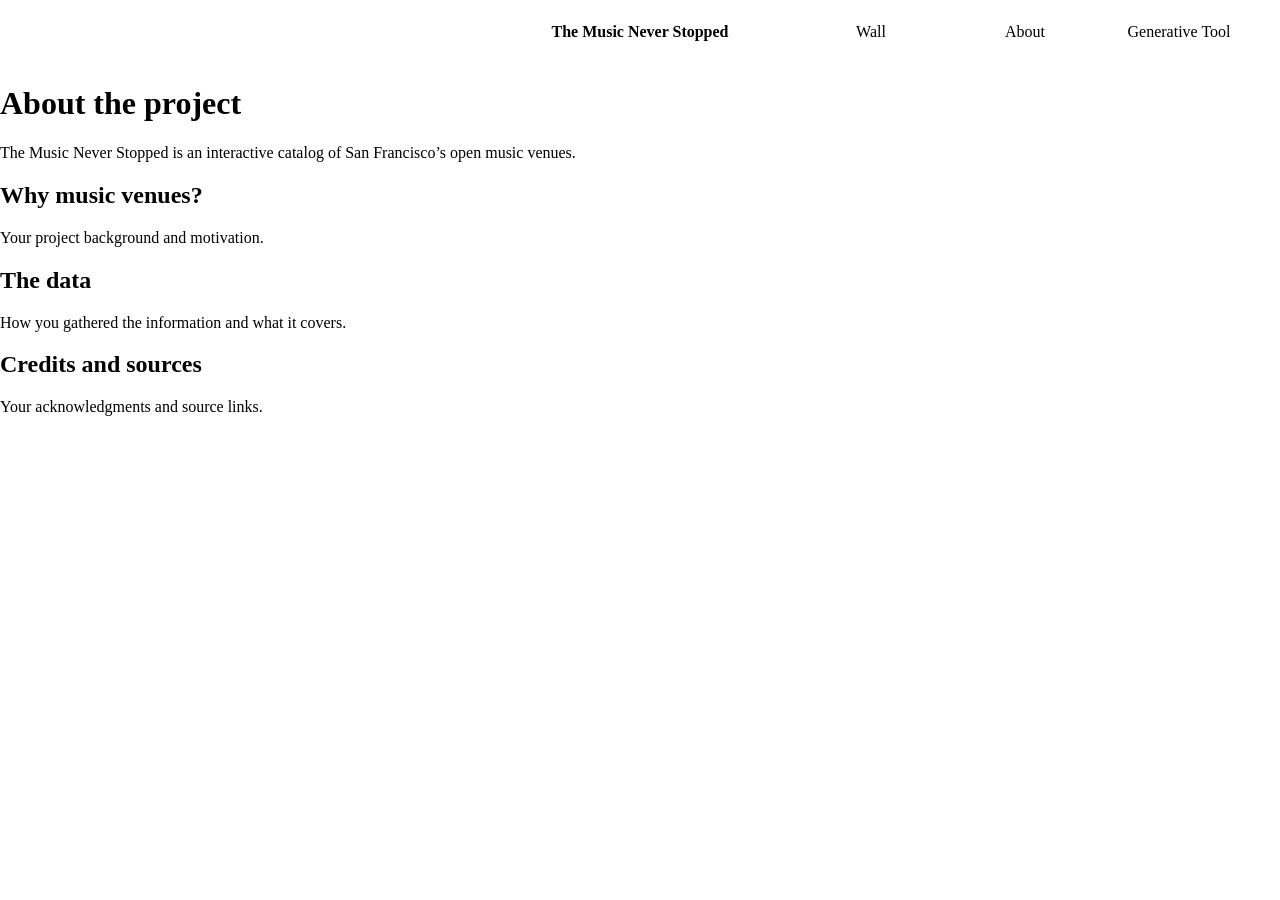
==== about.html @ a39ca29d "setting it up" ====
<!DOCTYPE html>
<!-- Studio project website!!! -->

<html lang="en">
<head>
    <meta charset="UTF-8" />
    <meta name="description" content="The Music Never Stopped website" />
    <meta name="robots" content="all" />
    <meta name="viewport" content="width=device-width, initial-scale=1.0" />
    <title>The Music Never Stopped</title>
    <link rel="icon" type="image/x-icon" href="images/Home/Favicon_Ellipse.webp" />
    <link rel="stylesheet" type="text/css" href="style.css" /> 
<!-- font link-->
<link rel="preconnect" href="https://fonts.googleapis.com">
<link rel="preconnect" href="https://fonts.gstatic.com" crossorigin>
<link href="https://fonts.googleapis.com/css2?family=Besley:wght@400;500;600;700;800;900&display=swap" rel="stylesheet">
<script>
  window.dataLayer = window.dataLayer || [];   
  function gtag(){dataLayer.push(arguments);}
  gtag('js', new Date());

  gtag('config', 'G-1TT8N3V7EK');
</script>
</head> 
<body>

  <header class="nav-bar">
    <a class="site-title" href="index.html">The Music Never Stopped</a>

    <nav class="top-links">
      <a href="index.html">Wall</a>
      <a href="about.html" aria-current="page">About</a>
      <a href="generative.html">Generative Tool</a>
    </nav>
  </header>

  <main class="about-page">
    <h1>About the project</h1>
    <p>
      The Music Never Stopped is an interactive catalog
      of San Francisco’s open music venues.
    </p>

    <h2>Why music venues?</h2>
    <p>Your project background and motivation.</p>

    <h2>The data</h2>
    <p>How you gathered the information and what it covers.</p>

    <h2>Credits and sources</h2>
    <p>Your acknowledgments and source links.</p>
  </main>
</body>
</html>
---- style.css ----
body {
  margin: 0;
}

/* full screen, white background */
.poster-wall {
  position: relative;
  width: 100%;
  min-height: 150vh; /* scroll verticall */ 
  scroll-margin-top: 64px;
}

.card-container {
  position: absolute;
  inset: 0;
  pointer-events: none;
}

/* each postcard absolutely positioned so they all move independently */
.venue-card {
  position: absolute;
  display: block;
  width: clamp(88px, 12vw, 120px);
  aspect-ratio: 2 / 3;
  background: gray;
  color: white;
  text-decoration: none;
  box-shadow: 0 5px 10px rgba(0,0,0,0.15);
  pointer-events: auto;
}

.venue-card img {
  display: block;
  width: 100%;
  height: 100%;
  object-fit: contain;
  background: #ccc;
}

.venue-card img[hidden],
.popup-image[hidden] {
  display: none;
}

.venue-card {
  /* keep your existing styles */
  padding: 0;
  border: 0;
  cursor: pointer;
  transition: transform 160ms ease, box-shadow 160ms ease;
}

.venue-card:hover,
.venue-card:focus-visible,
.venue-card.is-selected {
  z-index: 1;
  transform: scale(1.05);
  box-shadow: 0 8px 18px rgba(0, 0, 0, 0.3);
}

/* .venue-card:focus-visible,
.venue-card.is-selected {
  outline: 2px solid #222;
  outline-offset: 3px;
} */

/* side bar */ 
.nav-toggle {
  position: absolute;
  inset: 0 0 0 auto;
  width: 42px;
  padding: 0;
  cursor: pointer;
  border: 0;
  background: #d9d9d9;
}

.side-nav.is-open .nav-toggle {
  visibility: hidden;
}

.side-nav {
  position: fixed;
  inset: 0 auto 0 0;
  width: 320px;
  max-width: 100vw;
  height: 100vh;
  height: 100dvh;
  box-sizing: border-box;
  background: #d9d9d9;
  z-index: 12;
  transform: translateX(calc(-100% + 42px));
  transition: transform 250ms ease;
}

#side-nav-content {
  padding-left: 20px;
  padding-right: 20px;
}

.side-nav.is-open {
  transform: translateX(0);
}

#nav-close {
  position: absolute;
  right: 0;
  cursor: pointer;
}

/* nav bar */
.nav-bar {
  position: sticky;
  top: 0;
  z-index: 5;
  display: grid;
  grid-template-columns: repeat(8, minmax(0, 1fr));
  align-items: center;
  min-height: 64px;
  padding: 0 24px;
  background: white;
}

.site-title {
  position: absolute;
  left: 50%;
  transform: translateX(-50%);
  color: black;
  font-weight: bold;
  text-decoration: none;
  white-space: nowrap;
}

.top-links {
  display: contents;
}

.top-links a {
  color: black;
  text-decoration: none;
  justify-self: center;
}

.top-links a:nth-child(1) { grid-column: 6; } /* Wall */
.top-links a:nth-child(2) { grid-column: 7; } /* About */
.top-links a:nth-child(3) { grid-column: 8; } /* Generative Tool */

.venue-popup {
  position: fixed;
  box-sizing: border-box;
  width: min(78vw, 1100px);
  height: min(78vh, 680px);
  max-width: calc(100vw - 32px);
  max-height: calc(100dvh - 32px);
  padding: 48px;
  border: 0;
  background: #fff;
  box-shadow: 0 2px 6px rgba(0, 0, 0, 0.25);
  opacity: 0;
  transform: translateY(16px) scale(0.98);
  transition:
    opacity 320ms ease,
    transform 420ms cubic-bezier(0.2, 0.75, 0.25, 1),
    overlay 420ms allow-discrete,
    display 420ms allow-discrete;
}

.venue-popup[open] {
  opacity: 1;
  transform: translateY(0) scale(1);
}

@starting-style {
  .venue-popup[open] {
    opacity: 0;
    transform: translateY(16px) scale(0.98);
  }
}

.venue-popup::backdrop {
  background: rgba(0, 0, 0, 0.12);
  opacity: 0;
  transition:
    opacity 320ms ease,
    overlay 420ms allow-discrete,
    display 420ms allow-discrete;
}

.venue-popup[open]::backdrop {
  opacity: 1;
}

@starting-style {
  .venue-popup[open]::backdrop {
    opacity: 0;
  }
}

.popup-layout {
  display: grid;
  grid-template-columns: minmax(180px, 0.8fr) minmax(220px, 1fr);
  gap: 28px;
  height: 100%;
}

.popup-image-frame {
  position: relative;
  justify-self: center;
  align-self: stretch;
  height: 100%;
  aspect-ratio: 2 / 3;
  background: #ccc;
  border: 1px solid #222;
}

.popup-image {
  display: block;
  width: 100%;
  height: 100%;
  object-fit: contain;
}

.popup-image[hidden] {
  display: none;
}

.popup-details {
  overflow-y: auto;
  font-family: Arial, sans-serif;
}

.popup-details h2 {
  margin: 0 0 12px;
  font-size: 1.5rem;
}

.popup-details p {
  line-height: 1.3;
}

.popup-details h3 {
  margin-top: 32px;
  font-size: 1rem;
  font-weight: normal;
  text-transform: uppercase;
}

.popup-details dl {
  display: grid;
  grid-template-columns: auto 1fr;
  gap: 8px 16px;
}

.popup-details dt {
  font-weight: bold;
}

.popup-details dd {
  margin: 0;
}

.popup-close {
  position: absolute;
  top: 36px;
  left: 28px;
  padding: 0;
  border: 0;
  background: transparent;
  font-size: 3rem;
  line-height: 1;
  cursor: pointer;
}

@media (max-width: 700px) {
  .venue-popup {
    width: calc(100vw - 32px);
    height: calc(100dvh - 32px);
    padding: 56px 20px 20px;
  }

  .popup-layout {
    grid-template-columns: 1fr;
    grid-template-rows: minmax(180px, 1.2fr) minmax(0, 1fr);
    gap: 16px;
  }

  .popup-image-frame {
    height: 100%;
    max-height: 100%;
  }

  .popup-close {
    top: 8px;
    left: 16px;
  }
}

@media (prefers-reduced-motion: reduce) {
  .venue-popup,
  .venue-popup::backdrop {
    transition-duration: 0.01ms;
  }
}

/* VIEW FILTERS */

/* TIMELINE */ 
.poster-wall.timeline-view .card-container {
  position: relative;
  display: grid;
  grid-template-columns: repeat(auto-fill, clamp(88px, 12vw, 120px));
  justify-content: center;
  gap: 24px;
  padding: 24px;
}

.poster-wall.timeline-view .venue-card {
  position: relative;
  left: auto;
  top: auto;
}

/* Keep capacity cards within 400 × 600px, including on hover. */
.poster-wall.capacity-view .card-container {
  isolation: isolate;
}

.poster-wall.capacity-view .venue-card {
  max-width: 400px;
  transform: none;
}

#side-nav-content {
  box-sizing: border-box;
  height: 100%;
  overflow-y: auto;
}

#venue-filters ul {
  list-style: none;
  padding-left: 16px;
}

#venue-filters summary,
#venue-filters label {
  cursor: pointer;
}

#venue-filters li {
  margin: 6px 0;
}

.empty-state {
  padding: 24px;
  pointer-events: auto;
}
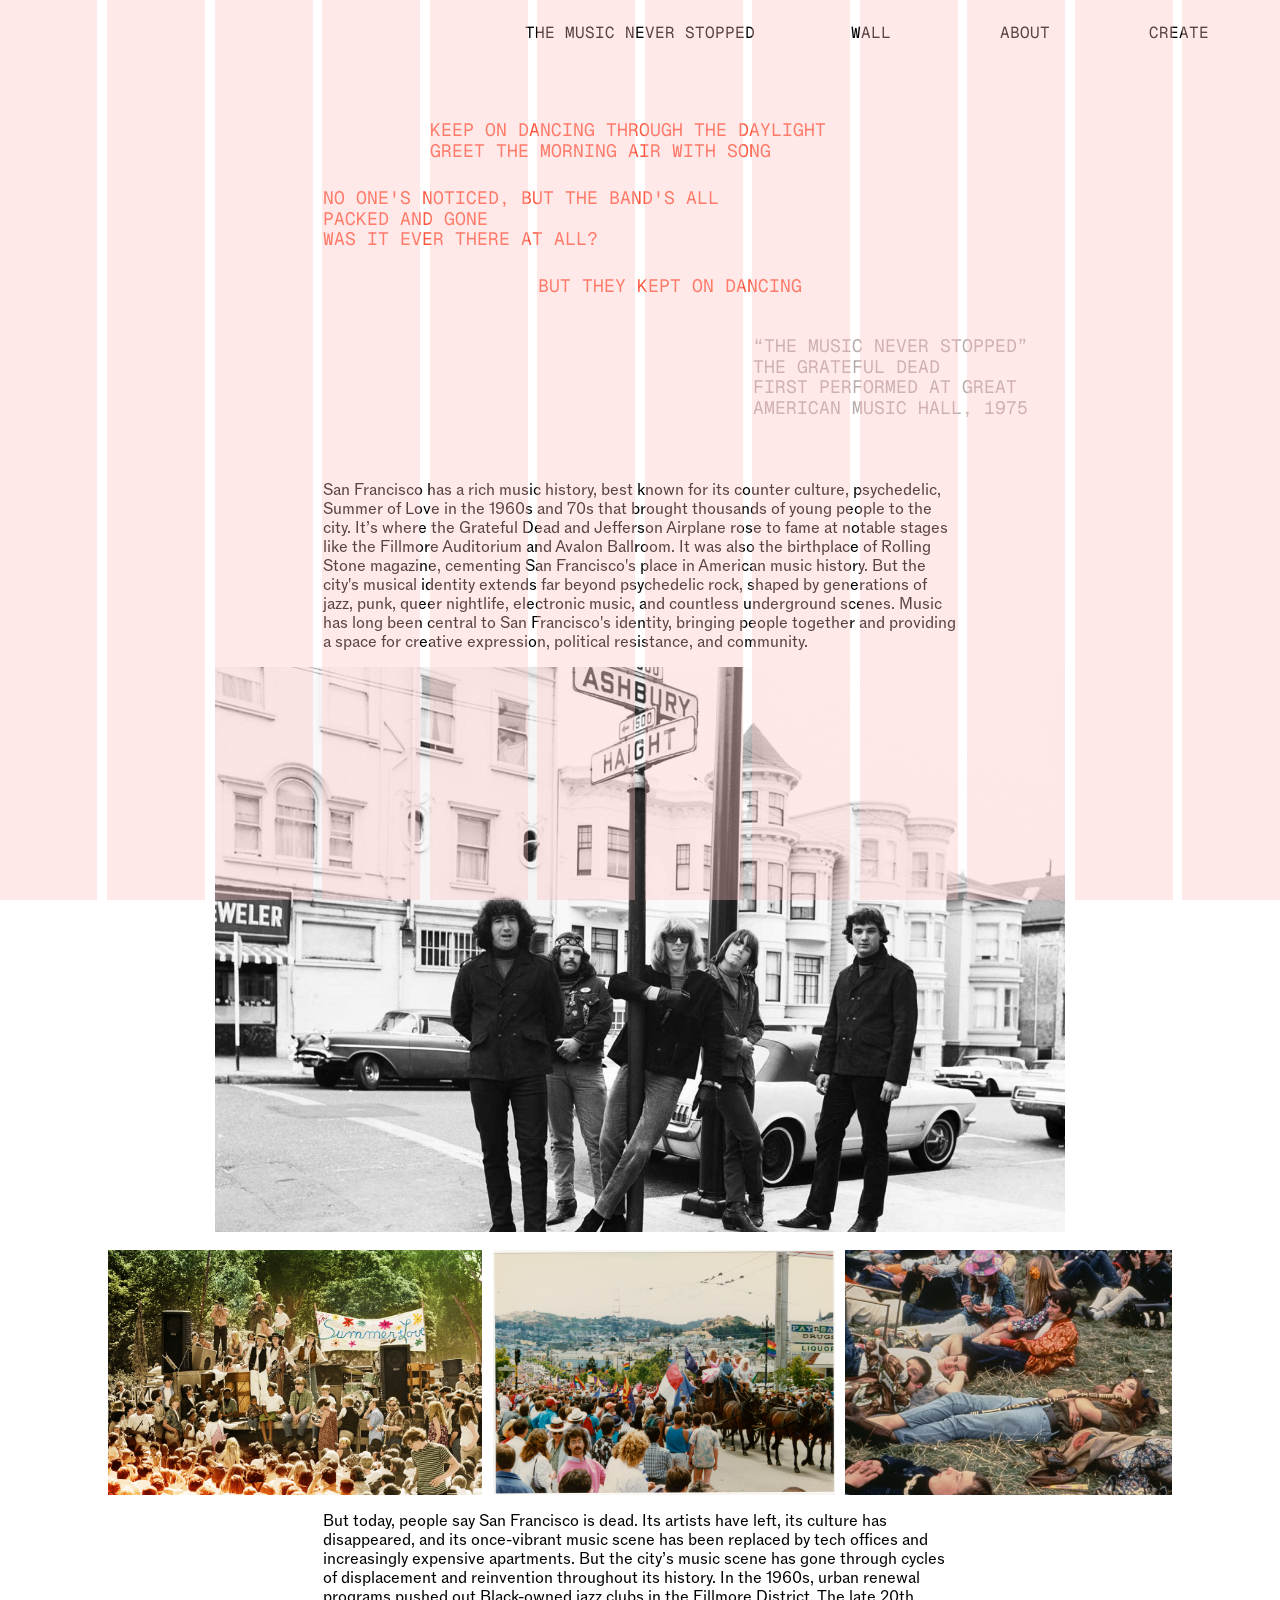
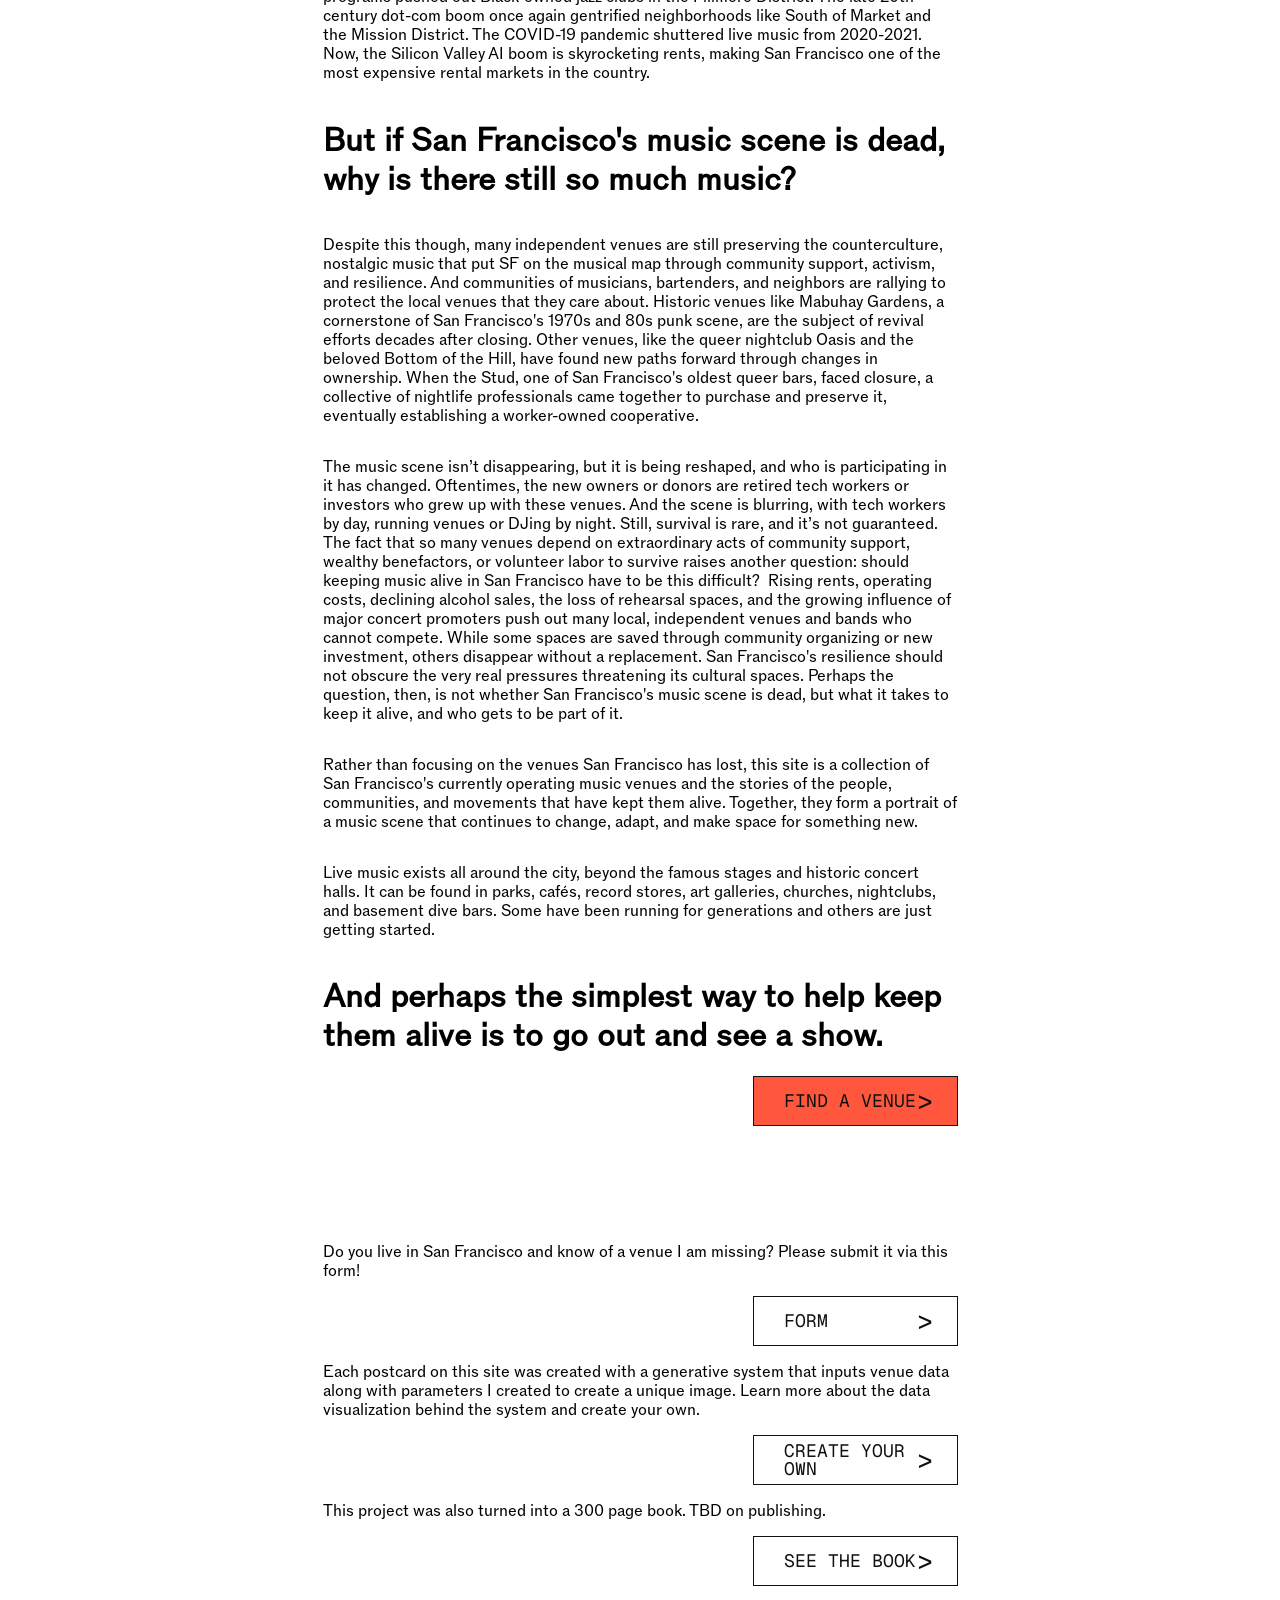
==== commit 826719fc: "full draft" ====
--- a/about.html
+++ b/about.html
@@ -10,10 +10,6 @@
     <title>The Music Never Stopped</title>
     <link rel="icon" type="image/x-icon" href="images/Home/Favicon_Ellipse.webp" />
     <link rel="stylesheet" type="text/css" href="style.css" /> 
-<!-- font link-->
-<link rel="preconnect" href="https://fonts.googleapis.com">
-<link rel="preconnect" href="https://fonts.gstatic.com" crossorigin>
-<link href="https://fonts.googleapis.com/css2?family=Besley:wght@400;500;600;700;800;900&display=swap" rel="stylesheet">
 <script>
   window.dataLayer = window.dataLayer || [];   
   function gtag(){dataLayer.push(arguments);}
@@ -30,25 +26,70 @@
     <nav class="top-links">
       <a href="index.html">Wall</a>
       <a href="about.html" aria-current="page">About</a>
-      <a href="generative.html">Generative Tool</a>
+      <a href="generative.html">Create</a>
     </nav>
   </header>
 
   <main class="about-page">
-    <h1>About the project</h1>
+
+  <div class="lyrics-container">
+    <p class="lyric-one">Keep on dancing through the daylight<br />Greet the morning air with song</p>
+    <p class="lyric-two">No one's noticed, but the band's all<br />packed and gone<br />Was it ever there at all?</p>
+    <p class="lyric-three">But they kept on dancing</p>
+    <p class="lyrics-credit">“The Music Never Stopped”<br />The Grateful Dead<br />First performed at Great<br />American Music Hall, 1975</p>
+  </div>
+
     <p>
-      The Music Never Stopped is an interactive catalog
-      of San Francisco’s open music venues.
+      San Francisco has a rich music history, best known for its counter culture, psychedelic, Summer of Love in the 1960s and 70s that brought thousands of young people to the city. It’s where the Grateful Dead and Jefferson Airplane rose to fame at notable stages like the Fillmore Auditorium and Avalon Ballroom. It was also the birthplace of Rolling Stone magazine, cementing San Francisco's place in American music history. But the city's musical identity extends far beyond psychedelic rock, shaped by generations of jazz, punk, queer nightlife, electronic music, and countless underground scenes. Music has long been central to San Francisco's identity, bringing people together and providing a space for creative expression, political resistance, and community.
     </p>
 
-    <h2>Why music venues?</h2>
-    <p>Your project background and motivation.</p>
+    <img src="Images/About/Haight-Ashbury-Dead.jpg" alt="The Dead at Haight-Ashbury" class="about-image" />
 
-    <h2>The data</h2>
-    <p>How you gathered the information and what it covers.</p>
+    <div class="about-image-grid">
 
-    <h2>Credits and sources</h2>
-    <p>Your acknowledgments and source links.</p>
-  </main>
+      <img src="Images/About/Summer-Love.jpg" alt="Summer of Love" class="about-image" />
+      <img src="Images/About/Castro.jpg" alt="Castro" class="about-image" />
+      <img src="Images/About/Park.webp" alt="Golden Gate Park" class="about-image" />
+
+    </div>
+
+    <p>
+        But today, people say San Francisco is dead. Its artists have left, its culture has disappeared, and its once-vibrant music scene has been replaced by tech offices and increasingly expensive apartments. But the city’s music scene has gone through cycles of displacement and reinvention throughout its history. In the 1960s, urban renewal programs pushed out Black-owned jazz clubs in the Fillmore District. The late 20th century dot-com boom once again gentrified neighborhoods like South of Market and the Mission District. The COVID-19 pandemic shuttered live music from 2020-2021. Now, the Silicon Valley AI boom is skyrocketing rents, making San Francisco one of the most expensive rental markets in the country. 
+    </p>
+    <h1>But if San Francisco's music scene is dead, why is there still so much music?</h1>
+    <p>
+      Despite this though, many independent venues are still preserving the counterculture, nostalgic music that put SF on the musical map through community support, activism, and resilience. And communities of musicians, bartenders, and neighbors are rallying to protect the local venues that they care about. Historic venues like Mabuhay Gardens, a cornerstone of San Francisco's 1970s and 80s punk scene, are the subject of revival efforts decades after closing. Other venues, like the queer nightclub Oasis and the beloved Bottom of the Hill, have found new paths forward through changes in ownership. When the Stud, one of San Francisco's oldest queer bars, faced closure, a collective of nightlife professionals came together to purchase and preserve it, eventually establishing a worker-owned cooperative. 
+    </p>
+    <p>
+The music scene isn’t disappearing, but it is being reshaped, and who is participating in it has changed. Oftentimes, the new owners or donors are retired tech workers or investors who grew up with these venues. And the scene is blurring, with tech workers by day, running venues or DJing by night. Still, survival is rare, and it’s not guaranteed. The fact that so many venues depend on extraordinary acts of community support, wealthy benefactors, or volunteer labor to survive raises another question: should keeping music alive in San Francisco have to be this difficult?  Rising rents, operating costs, declining alcohol sales, the loss of rehearsal spaces, and the growing influence of major concert promoters push out many local, independent venues and bands who cannot compete. While some spaces are saved through community organizing or new investment, others disappear without a replacement. San Francisco's resilience should not obscure the very real pressures threatening its cultural spaces. Perhaps the question, then, is not whether San Francisco's music scene is dead, but what it takes to keep it alive, and who gets to be part of it.
+</p>
+<p>
+Rather than focusing on the venues San Francisco has lost, this site is a collection of San Francisco's currently operating music venues and the stories of the people, communities, and movements that have kept them alive. Together, they form a portrait of a music scene that continues to change, adapt, and make space for something new.
+</p>
+<p>
+Live music exists all around the city, beyond the famous stages and historic concert halls. It can be found in parks, cafés, record stores, art galleries, churches, nightclubs, and basement dive bars. Some have been running for generations and others are just getting started. 
+</p>
+    <h1>And perhaps the simplest way to help keep them alive is to go out and see a show.</h1>
+
+<a class="buttons" href="index.html">Find a venue <span class="button-arrow" aria-hidden="true">&gt;</span></a>
+
+<p>
+Do you live in San Francisco and know of a venue I am missing? Please submit it via this form! 
+</p>
+
+<a class="buttons buttons-white" href="##">Form <span class="button-arrow" aria-hidden="true">&gt;</span></a>
+
+<p>
+Each postcard on this site was created with a generative system that inputs venue data along with parameters I created to create a unique image. Learn more about the data visualization behind the system and create your own. 
+</p>
+<a class="buttons buttons-white" href="##">Create Your Own<span class="button-arrow" aria-hidden="true">&gt;</span></a>
+
+<p>
+This project was also turned into a 300 page book. TBD on publishing. 
+</p>
+<a class="buttons buttons-white" href="##">See the Book <span class="button-arrow" aria-hidden="true">&gt;</span></a>
+
+
+</main>
 </body>
 </html>
--- a/style.css
+++ b/style.css
@@ -1,5 +1,49 @@
+/* Set to none to hide the 12-column layout grid. */
+:root {
+  --layout-grid-display: block;
+}
+
+@font-face {
+  font-family: "ABC ROM";
+  src: url("fonts/ROM/ABC%20ROM/ABCROMTrial-Regular.otf") format("opentype");
+  font-style: normal;
+  font-weight: 400;
+  font-display: swap;
+}
+
+@font-face {
+  font-family: "Geist Mono";
+  src: url("fonts/Geist%20Mono/GeistMono-Regular.ttf") format("truetype");
+  font-style: normal;
+  font-weight: 400;
+  font-display: swap;
+}
+
 body {
   margin: 0;
+  font-family: "ABC ROM", Arial, sans-serif;
+}
+
+button,
+input,
+select,
+textarea {
+  font-family: inherit;
+}
+
+body::after {
+  position: fixed;
+  z-index: 9999;
+  inset: 0;
+  display: var(--layout-grid-display);
+  pointer-events: none;
+  content: "";
+  background-image: repeating-linear-gradient(
+    90deg,
+    rgba(255, 190, 190, 0.35) 0 calc((100vw - 110px) / 12),
+    transparent calc((100vw - 110px) / 12) calc((100vw + 10px) / 12)
+  );
+  background-repeat: no-repeat;
 }
 
 /* full screen, white background */
@@ -14,6 +58,32 @@
   position: absolute;
   inset: 0;
   pointer-events: none;
+}
+
+.map-canvas {
+  display: none;
+}
+
+.poster-wall.map-view .card-container {
+  display: none;
+}
+
+.poster-wall.map-view {
+  min-height: calc(100vh - 64px);
+}
+
+.poster-wall.map-view .map-canvas {
+  position: absolute;
+  inset: 0;
+  display: block;
+  width: 100%;
+  height: 100%;
+}
+
+.poster-wall.map-view .venue-card {
+  position: relative;
+  inset: auto;
+  width: clamp(22px, 3vw, 36px);
 }
 
 /* each postcard absolutely positioned so they all move independently */
@@ -93,6 +163,24 @@
   transition: transform 250ms ease;
 }
 
+.nav-bar,
+.side-nav {
+  font-family: "Geist Mono", monospace;
+  font-weight: 400;
+  text-transform: uppercase;
+  font-size: 16px;
+}
+
+.side-nav h1 {
+  font-weight: 400;
+  font-size: 16px;
+}
+
+.side-nav .nav-description {
+  text-transform: none;
+  font-size: 15px;
+}
+
 #side-nav-content {
   padding-left: 20px;
   padding-right: 20px;
@@ -126,7 +214,7 @@
   left: 50%;
   transform: translateX(-50%);
   color: black;
-  font-weight: bold;
+  font-weight: 400;
   text-decoration: none;
   white-space: nowrap;
 }
@@ -226,7 +314,6 @@
 
 .popup-details {
   overflow-y: auto;
-  font-family: Arial, sans-serif;
 }
 
 .popup-details h2 {
@@ -302,6 +389,147 @@
   }
 }
 
+/* ABOUT PAGE */
+
+.about-page {
+  display: grid;
+  padding-bottom: 300px;
+  grid-template-columns: repeat(12, minmax(0, 1fr));
+  column-gap: 10px;
+}
+
+.lyrics-container {
+  display: grid;
+  grid-column: 1 / -1;
+  grid-template-columns: repeat(12, minmax(0, 1fr));
+  grid-template-rows: 14% 17% 22% 15% 32%;
+  column-gap: 10px;
+  height: clamp(340px, 50vw, 400px);
+  font-family: "Geist Mono", monospace;
+  font-size: 18px;
+  line-height: 1.15;
+  text-transform: uppercase;
+  color: #ff573d;
+}
+
+.lyrics-container p {
+  margin: 0;
+}
+
+.lyrics-container .lyric-one {
+  grid-column: 5 / -1;
+  grid-row: 2;
+}
+
+.lyrics-container .lyric-two {
+  grid-column: 4 / -1;
+  grid-row: 3;
+}
+
+.lyrics-container .lyric-three {
+  grid-column: 6 / -1;
+  grid-row: 4;
+}
+
+.lyrics-container .lyrics-credit {
+  grid-column: 8 / -1;
+  grid-row: 5;
+  color: #b7aaaa;
+}
+
+.about-page > p,
+.about-page > h1,
+.about-page > h2 {
+  grid-column: 4 / 10;
+}
+
+.about-page > .about-image {
+  grid-column: 3 / 11;
+  display: block;
+  width: 100%;
+  max-width: 100%;
+  height: auto;
+  margin-bottom: 18px;
+}
+
+.about-page .about-image-grid {
+  grid-column: 2 / 12;
+  display: flex;
+  flex-wrap: wrap;
+  align-items: center;
+  justify-content: space-between;
+  gap: 10px;
+  min-width: 0;
+}
+
+.about-page .about-image-grid img {
+  display: block;
+  flex: 0 0 auto;
+  width: auto;
+  height: clamp(60px, calc(19.56vw - 5.1px), 380px);
+  max-width: 100%;
+  object-fit: contain;
+}
+
+.about-page .buttons {
+  grid-column: 8 / 10;
+  display: flex;
+  align-items: center;
+  justify-content: space-between;
+  box-sizing: border-box;
+  min-height: 50px;
+  padding: 0 24px 0 30px;
+  border: 1px solid #111;
+  background: #ff573d;
+  color: #111;
+  font-family: "Geist Mono", monospace;
+  font-size: 18px;
+  line-height: 1;
+  text-decoration: none;
+  text-transform: uppercase;
+}
+
+.about-page .buttons:hover {
+  background: #ff684f;
+}
+
+.about-page .buttons:not(.buttons-white) {
+  margin-bottom: 100px;
+}
+
+.about-page .buttons-white,
+.about-page .buttons-white:hover {
+  background: #fff;
+}
+
+.about-page .buttons:focus-visible {
+  outline: 2px solid #111;
+  outline-offset: 3px;
+}
+
+.about-page .button-arrow {
+  font-size: 1.5em;
+}
+
+@media (max-width: 600px) {
+  .lyrics-container {
+    height: 340px;
+    font-size: 12px;
+  }
+
+  .lyrics-container .lyrics-credit {
+    left: 42%;
+    max-width: 56%;
+  }
+
+  .about-page .buttons {
+    grid-column: 2 / 12;
+    min-height: 56px;
+    padding-inline: 18px;
+    font-size: 18px;
+  }
+}
+
 /* VIEW FILTERS */
 
 /* TIMELINE */ 
@@ -318,17 +546,193 @@
   position: relative;
   left: auto;
   top: auto;
-}
-
-/* Keep capacity cards within 400 × 600px, including on hover. */
+  display: flex;
+  flex-direction: column;
+  height: auto;
+  aspect-ratio: auto;
+  overflow: visible;
+  background: transparent;
+  color: #111;
+  box-shadow: none;
+}
+
+.poster-wall.timeline-view .venue-card-image-frame {
+  display: block;
+  width: 100%;
+  aspect-ratio: 2 / 3;
+  overflow: hidden;
+  background: #ccc;
+}
+
+.poster-wall.timeline-view .venue-card-image-frame img {
+  width: 100%;
+  height: 100%;
+  object-fit: contain;
+  background: #ccc;
+}
+
+.poster-wall.timeline-view .venue-card-year {
+  display: block;
+  width: 100%;
+  margin-top: 6px;
+  font-size: 16px;
+  line-height: 1.2;
+  text-align: left;
+}
+
+.poster-wall.timeline-view .venue-card:hover,
+.poster-wall.timeline-view .venue-card:focus-visible {
+  transform: none;
+  box-shadow: none;
+}
+
+.poster-wall.list-view .card-container {
+  position: relative;
+  box-sizing: border-box;
+  width: calc(100vw - (100vw + 10px) / 6);
+  margin-inline: calc((100vw + 10px) / 12);
+  padding: 24px 0 48px;
+  pointer-events: auto;
+}
+
+.venue-list {
+  display: block;
+  width: 100%;
+  color: #111;
+  font-family: "Geist Mono", monospace;
+  font-size: 16px;
+  line-height: 1.25;
+  text-align: left;
+  text-transform: uppercase;
+}
+
+.venue-list thead,
+.venue-list tbody {
+  display: block;
+}
+
+.venue-list tr {
+  display: grid;
+  grid-template-columns: repeat(10, minmax(0, 1fr));
+  column-gap: 10px;
+  border-bottom: 1px solid #111;
+}
+
+.venue-list th,
+.venue-list td {
+  padding: 10px 10px 10px 0;
+  min-width: 0;
+  vertical-align: top;
+  overflow-wrap: break-word;
+}
+
+.venue-list th {
+  font-weight: 400;
+  padding-bottom: 14px;
+}
+
+.venue-list th:nth-child(1),
+.venue-list td:nth-child(1) { grid-column: 1 / span 4; }
+.venue-list th:nth-child(2),
+.venue-list td:nth-child(2) { grid-column: 5 / span 2; }
+.venue-list th:nth-child(3),
+.venue-list td:nth-child(3) { grid-column: 7 / span 2; }
+.venue-list th:nth-child(4),
+.venue-list td:nth-child(4) { grid-column: 9; }
+.venue-list th:nth-child(5),
+.venue-list td:nth-child(5) { grid-column: 10; }
+
+.venue-list tbody tr {
+  cursor: pointer;
+}
+
+.poster-wall.list-view .venue-card {
+  position: relative;
+  display: block;
+  width: 100%;
+  height: auto;
+  padding: 0;
+  aspect-ratio: auto;
+  background: transparent;
+  color: inherit;
+  font: inherit;
+  text-transform: inherit;
+  box-shadow: none;
+  text-align: left;
+}
+
+.poster-wall.list-view .venue-card:hover,
+.poster-wall.list-view .venue-card:focus-visible {
+  transform: none;
+  box-shadow: none;
+}
+
+.venue-list tr:hover .venue-card-title,
+.venue-list tr:focus-within .venue-card-title {
+  font-weight: 700;
+}
+
+.poster-wall.list-view .venue-card-title {
+  display: block;
+  padding-right: 180px;
+}
+
+.list-preview {
+  position: absolute;
+  z-index: 2;
+  top: 50%;
+  left: calc(100% - 170px);
+  display: block;
+  width: 150px;
+  aspect-ratio: 2 / 3;
+  background: #999;
+  box-shadow: 0 0 0 4px #fff;
+  visibility: hidden;
+  transform: translateY(-50%);
+  pointer-events: none;
+}
+
+.venue-list tr:hover .list-preview,
+.venue-list tr:focus-within .list-preview {
+  visibility: visible;
+}
+
+.poster-wall.list-view .list-preview img {
+  width: 100%;
+  height: 100%;
+  object-fit: contain;
+}
+
+.poster-wall.list-view .venue-card:focus-visible {
+  outline: 2px solid #111;
+  outline-offset: 3px;
+}
+
+@media (max-width: 700px) {
+  .poster-wall.list-view .card-container {
+    width: auto;
+    margin-inline: 56px 16px;
+    overflow-x: auto;
+    padding-top: 96px;
+  }
+
+  .venue-list {
+    min-width: 700px;
+    font-size: 14px;
+  }
+}
+
+/* Keep capacity cards within 465px width and preserve the 2:3 aspect ratio. */
 .poster-wall.capacity-view .card-container {
   isolation: isolate;
 }
 
 .poster-wall.capacity-view .venue-card {
-  max-width: 400px;
+  max-width: 465px;
+  aspect-ratio: 2 / 3;
   transform: none;
 }
+
 
 #side-nav-content {
   box-sizing: border-box;
@@ -354,3 +758,256 @@
   padding: 24px;
   pointer-events: auto;
 }
+
+/* SPOTLIGHTS: compact rows aligned to the 12-column grid. */
+.poster-wall.spotlights-view .card-container {
+  position: relative;
+  display: grid;
+  grid-template-columns: repeat(12, minmax(0, 1fr));
+  align-items: start;
+  gap: 16px 10px;
+  padding: 12px 0 20px;
+}
+
+.spotlight {
+  min-width: 0;
+  color: #111;
+  pointer-events: auto;
+}
+
+.spotlight:nth-child(4n + 1) { grid-column: 2 / span 2; }
+.spotlight:nth-child(4n + 2) { grid-column: 5 / span 2; }
+.spotlight:nth-child(4n + 3) { grid-column: 8 / span 2; }
+.spotlight:nth-child(4n + 4) { grid-column: 11 / span 2; }
+
+.spotlight-status {
+  margin: 0 0 6px;
+  font-family: "Geist Mono", monospace;
+  font-size: 13px;
+  line-height: 1.2;
+  text-transform: uppercase;
+}
+
+.poster-wall.spotlights-view .venue-card {
+  position: relative;
+  inset: auto;
+  box-shadow: none;
+}
+
+.spotlight-description {
+  margin: 8px 0 0;
+  font-size: 14px;
+  line-height: 1.15;
+  white-space: pre-line;
+  overflow-wrap: break-word;
+}
+
+@media (max-width: 900px) {
+  .poster-wall.spotlights-view .card-container {
+    row-gap: 20px;
+  }
+
+  .spotlight:nth-child(3n + 1) { grid-column: 2 / span 3; }
+  .spotlight:nth-child(3n + 2) { grid-column: 5 / span 3; }
+  .spotlight:nth-child(3n + 3) { grid-column: 8 / span 3; }
+}
+
+@media (max-width: 540px) {
+  .poster-wall.spotlights-view .card-container {
+    row-gap: 20px;
+  }
+
+  .spotlight:nth-child(2n + 1) { grid-column: 3 / span 4; }
+  .spotlight:nth-child(2n) { grid-column: 8 / span 4; }
+}
+
+/* Sidebar menu: ruled sections and typographic selection controls. */
+@font-face {
+  font-family: "Geist Mono";
+  src: url("fonts/Geist%20Mono/GeistMono-Bold.ttf") format("truetype");
+  font-style: normal;
+  font-weight: 700;
+  font-display: swap;
+}
+
+.side-nav {
+  width: 320px;
+  background: #fff;
+  border-right: 1px solid #111;
+  color: #111;
+  font-size: 16px;
+  line-height: 1.3;
+}
+
+.nav-toggle {
+  background: #fff;
+}
+
+.nav-toggle::before {
+  content: "+";
+  position: absolute;
+  top: 16px;
+  left: 12px;
+  font: 24px "Geist Mono", monospace;
+}
+
+#side-nav-content {
+  padding: 0;
+}
+
+.sidebar-intro {
+  background: #ff573d;
+  border-bottom: 1px solid #111;
+}
+
+.sidebar-back-row {
+  height: 64px;
+  border-bottom: 1px solid rgba(17, 17, 17, 0.12);
+}
+
+#nav-close {
+  position: relative;
+  inset: auto;
+  display: grid;
+  place-items: center;
+  width: 64px;
+  height: 64px;
+  padding: 0;
+  border: 0;
+  background: transparent;
+  color: inherit;
+}
+
+#nav-close span {
+  width: 20px;
+  height: 20px;
+  border-left: 1.5px solid currentColor;
+  border-bottom: 1.5px solid currentColor;
+  transform: rotate(45deg);
+}
+
+#nav-close:focus-visible {
+  outline: 2px solid #111;
+  outline-offset: -4px;
+}
+
+.sidebar-menu {
+  padding: 26px 24px 32px;
+}
+
+.side-nav h1 {
+  margin: 0 0 14px;
+  padding-bottom: 8px;
+  border-bottom: 1px solid #111;
+  font-size: inherit;
+  font-weight: 700;
+}
+
+.side-nav .view-options {
+  margin: 0 0 28px;
+  padding: 0;
+  list-style: none;
+}
+
+.view-options a {
+  display: flex;
+  gap: 12px;
+  padding-block: 2px;
+  color: inherit;
+  text-decoration: none;
+}
+
+.view-options a::before {
+  content: "+";
+  flex: 0 0 14px;
+}
+
+.view-options a[aria-current="true"]::before {
+  content: "−";
+}
+
+#venue-filters ul {
+  margin: 0;
+  padding: 0;
+  list-style: none;
+}
+
+#venue-filters li {
+  margin: 0;
+}
+
+#venue-filters summary {
+  display: block;
+  padding: 12px 0 10px;
+  border-bottom: 1px solid #111;
+  list-style: none;
+}
+
+#venue-filters summary::-webkit-details-marker {
+  display: none;
+}
+
+#venue-filters details > ul {
+  padding: 18px 0 12px;
+}
+
+#venue-filters label {
+  position: relative;
+  display: block;
+  padding-block: 3px;
+}
+
+#venue-filters input[type="checkbox"] {
+  position: absolute;
+  width: 1px;
+  height: 1px;
+  margin: 0;
+  opacity: 0;
+}
+
+.filter-option-text {
+  display: flex;
+  gap: 12px;
+}
+
+.filter-option-text::before {
+  content: "+";
+  flex: 0 0 14px;
+}
+
+#venue-filters input:checked + .filter-option-text::before {
+  content: "−";
+}
+
+.view-options a:focus-visible,
+#venue-filters summary:focus-visible,
+#venue-filters input:focus-visible + .filter-option-text {
+  outline: 2px solid #111;
+  outline-offset: 3px;
+}
+
+#clear-filters {
+  margin-top: 24px;
+  padding: 0;
+  border: 0;
+  border-bottom: 1px solid currentColor;
+  background: transparent;
+  color: inherit;
+  font: inherit;
+  font-size: 14px;
+  text-transform: uppercase;
+  cursor: pointer;
+}
+
+#filter-count {
+  font-size: 13px;
+  line-height: 1.4;
+}
+
+.side-nav .nav-description {
+  margin: 0;
+  padding: 10px 24px 26px;
+  font-size: 15px;
+  line-height: 1.3;
+  text-transform: none;
+}
